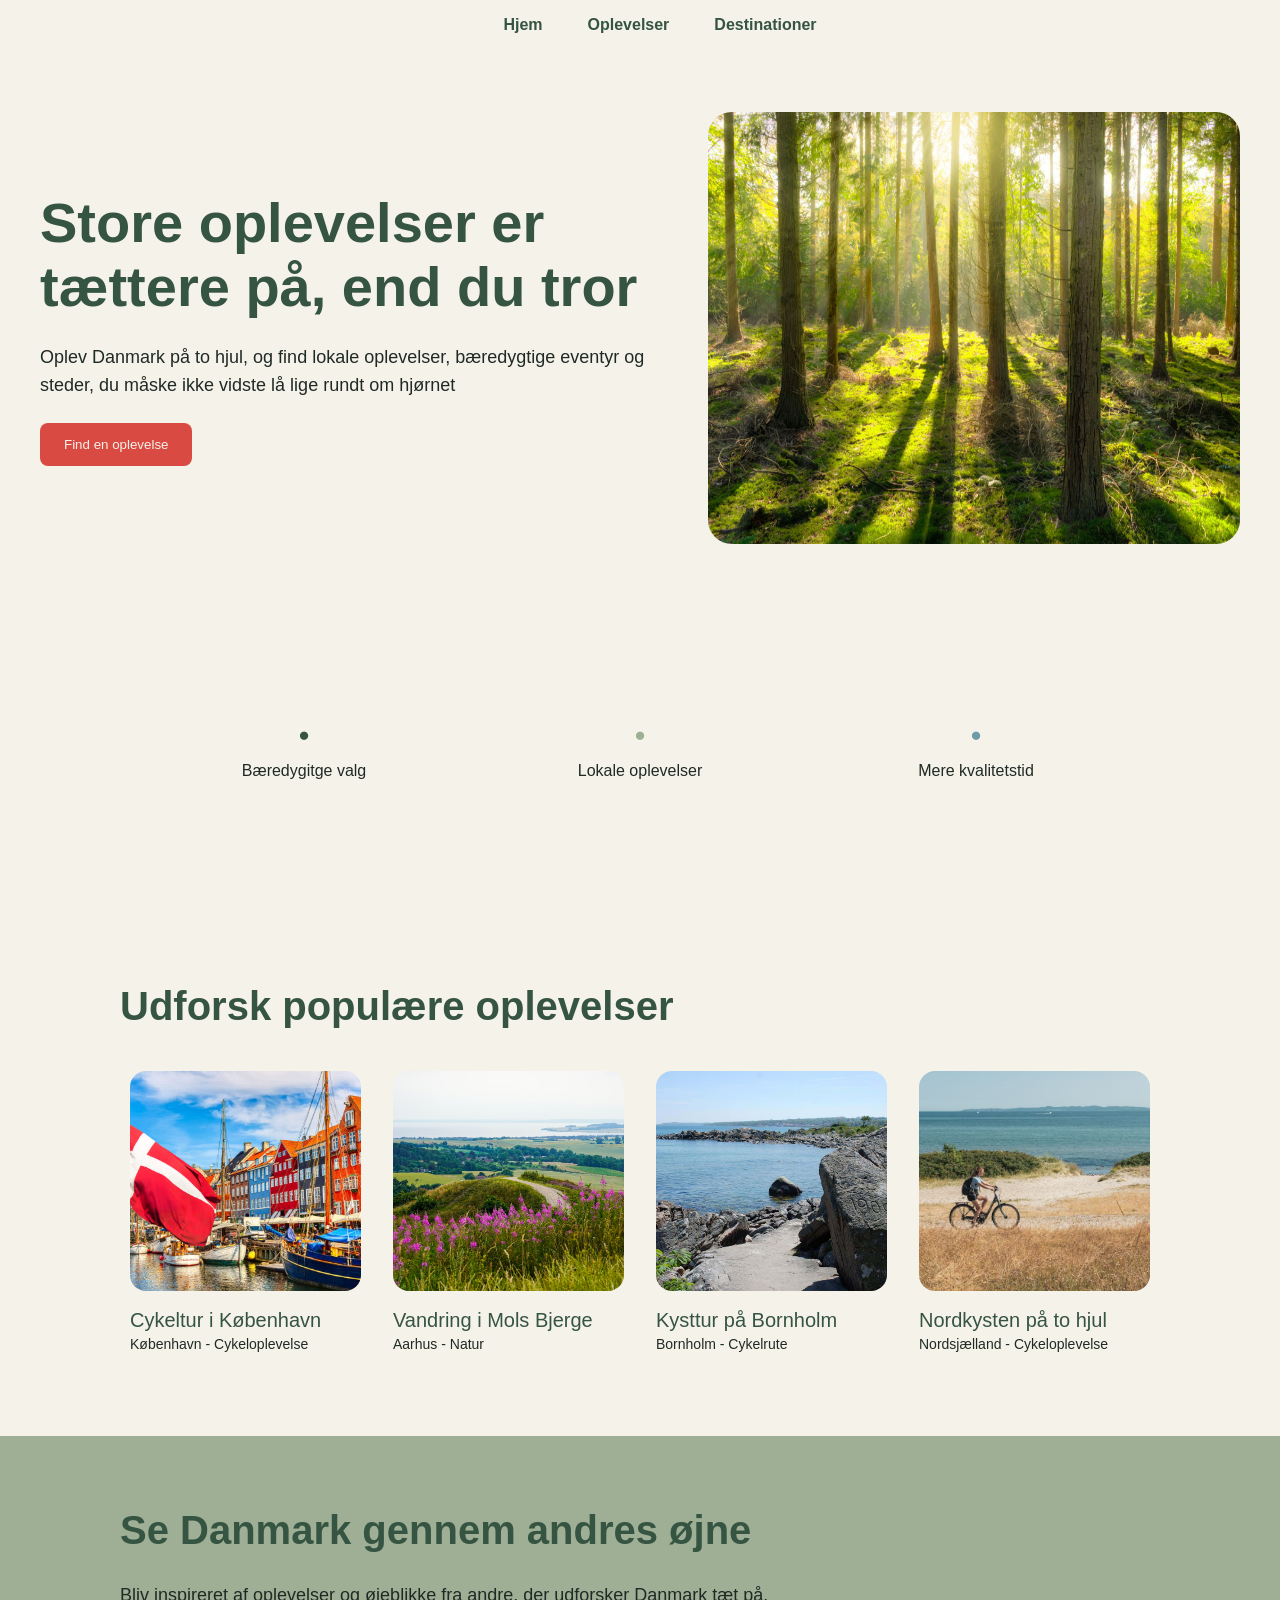
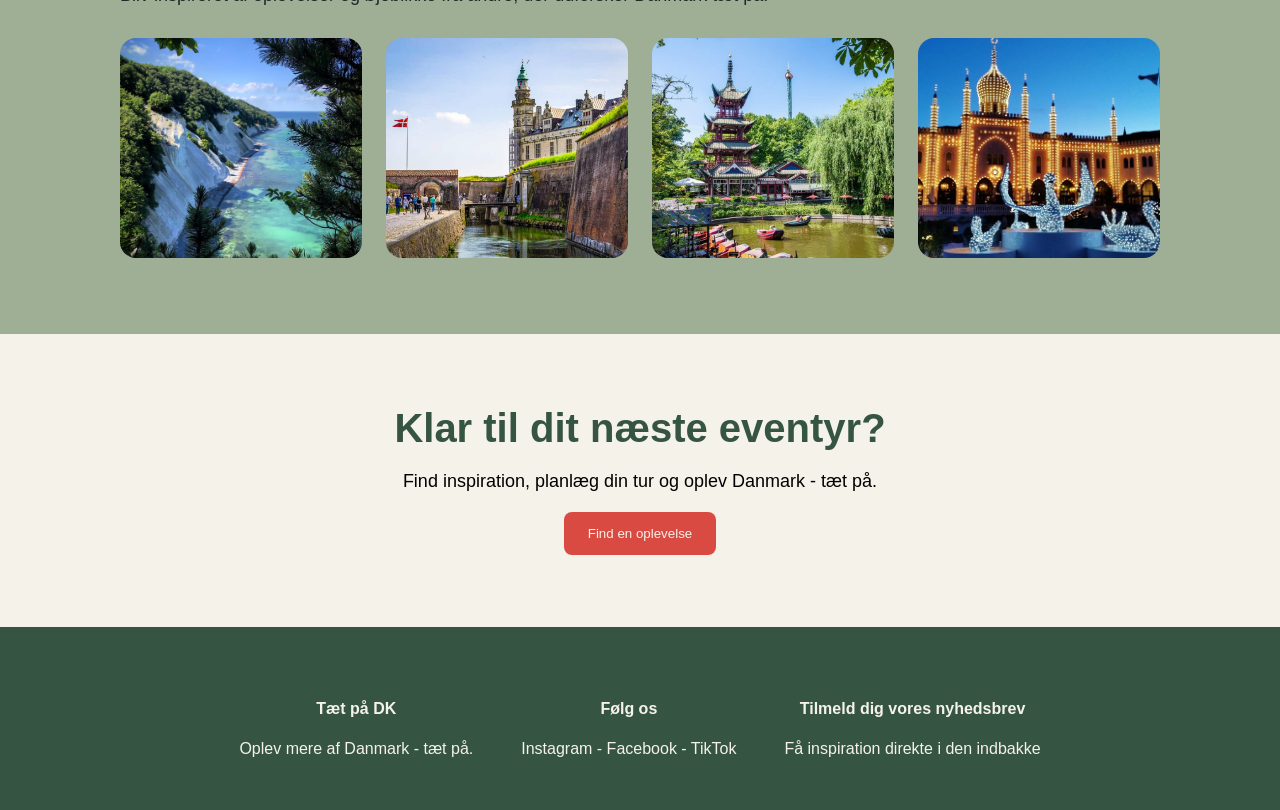
==== index.html @ 6e9ac8e6 "first commit" ====
<!doctype html>
<html lang="da">
  <head>
    <meta charset="UTF-8" />
    <meta name="viewport" content="width=device-width, initial-scale=1.0" />
    <title>Tæt på DK - Home</title>
    <link rel="stylesheet" type="text/css" href="css/style.css" />
  </head>
  <body>
    <header>
      <ul>
        <li><a href="index.html">Hjem</a></li>
        <li><a href="oplevelser.html">Oplevelser</a></li>
        <li><a href="destinationer.html">Destinationer</a></li>
      </ul>
    </header>
    <main>
      <section class="hero">
        <div class="container">
          <div class="hero-content">
            <div class="cta">
              <h1>Store oplevelser er tættere på, end du tror</h1>
              <p>
                Oplev Danmark på to hjul, og find lokale oplevelser, bæredygtige
                eventyr og steder, du måske ikke vidste lå lige rundt om hjørnet
              </p>
              <button>Find en oplevelse</button>
            </div>
            <img class="hero-img" src="assets/images/Hero.jpg" />
          </div>
        </div>
      </section>
      <section class="usp">
        <div class="container">
          <div class="usp-grid">
            <div class="usp-card">
              <span class="usp-1">&#9679;</span>
              <p>Bæredygitge valg</p>
            </div>
            <div class="usp-card">
              <span class="usp-2">&#9679;</span>
              <p>Lokale oplevelser</p>
            </div>
            <div class="usp-card">
              <span class="usp-3">&#9679;</span>
              <p>Mere kvalitetstid</p>
            </div>
          </div>
        </div>
      </section>
      <section class="populære-oplevelser">
        <div class="container">
          <div class="populære-oplevelser-content">
            <h2>Udforsk populære oplevelser</h2>
            <div class="card-row">
              <div class="experience-card">
                <img src="assets/images/københaven.jpg" />
                <div class="card-content">
                  <p class="card-title">Cykeltur i København</p>
                  <p class="card-subtitle">København - Cykeloplevelse</p>
                </div>
              </div>
              <div class="experience-card">
                <img src="assets/images/molj-bjerge.jpg" />
                <div class="card-content">
                  <p class="card-title">Vandring i Mols Bjerge</p>
                  <p class="card-subtitle">Aarhus - Natur</p>
                </div>
              </div>
              <div class="experience-card">
                <img src="assets/images/kysttur-bornholm.jpg" />
                <div class="card-content">
                  <p class="card-title">Kysttur på Bornholm</p>
                  <p class="card-subtitle">Bornholm - Cykelrute</p>
                </div>
              </div>
              <div class="experience-card">
                <img src="assets/images/nordkysten.jpg" />
                <div class="card-content">
                  <p class="card-title">Nordkysten på to hjul</p>
                  <p class="card-subtitle">Nordsjælland - Cykeloplevelse</p>
                </div>
              </div>
            </div>
          </div>
        </div>
      </section>
      <section class="community">
        <div class="container">
          <div class="community-content">
            <h2>Se Danmark gennem andres øjne</h2>
            <p>
              Bliv inspireret af oplevelser og øjeblikke fra andre, der
              udforsker Danmark tæt på.
            </p>
            <div class="community-images">
              <div class="community-img">
                <img src="assets/images/møns-klint-1.jpeg" />
              </div>
              <div class="community-img">
                <img src="assets/images/kronborg-slot.jpg" />
              </div>
              <div class="community-img">
                <img src="assets/images/tivoli-1.jpg" />
              </div>
              <div class="community-img">
                <img src="assets/images/tivoli-2.jpg" />
              </div>
            </div>
          </div>
        </div>
      </section>
      <section class="final-cta">
        <div class="container">
          <div class="final-cta-content">
            <h2>Klar til dit næste eventyr?</h2>
            <p>Find inspiration, planlæg din tur og oplev Danmark - tæt på.</p>
            <button>Find en oplevelse</button>
          </div>
        </div>
      </section>
      <footer>
        <div class="container">
          <div class="footer-top">
            <div class="brand">
              <h4>Tæt på DK</h4>
              <p>Oplev mere af Danmark - tæt på.</p>
            </div>
            <div class="social">
              <h4>Følg os</h4>
              <p>Instagram - Facebook - TikTok</p>
            </div>
            <div class="newsletter">
              <h4>Tilmeld dig vores nyhedsbrev</h4>
              <p>Få inspiration direkte i den indbakke</p>
            </div>
          </div>
          <div class="footer-bottom"></div>
        </div>
      </footer>
    </main>
  </body>
</html>
---- css/style.css ----
html * {
  font-family: "Segoe UI", Tahoma, Geneva, Verdana, sans-serif;
}

body {
  background-color: #f5f2e9;
  margin: 0;
}

header {
  height: 48px;
  align-content: center;
  justify-content: center;
}

.container {
  max-width: 1440px;
  width: 100%;
  margin: 0 auto;
  padding: 0 120px;
  box-sizing: border-box;
}

ul {
  display: flex;
  gap: 45px;
  justify-content: center;
}

li {
  list-style: none;
  text-decoration: none;
}

a {
  text-decoration: none;
  color: #365442;
  font-weight: bold;
}

.hero-content {
  display: flex;
  width: auto;
  gap: 48px;
  padding: 64px 0;
  align-items: center;
  justify-content: center;
}

.cta {
  width: 620px;
  padding: 0;
  gap: 24px;
  height: auto;
  display: flex;
  flex-direction: column;
  align-items: flex-start;
  flex-shrink: 0;
}

h1 {
  font-size: 56px;
  line-height: 64px;
  color: #365442;
  font-weight: 600;
  padding: 0;
  margin: 0;
}

.hero p {
  font-size: 18px;
  color: #202a25;
  padding: 0;
  margin: 0;
  line-height: 28px;
}

.hero button {
  padding: 14px 24px;
  border: none;
  background-color: #d94b42;
  border-radius: 8px;
  color: #f5f2e9;
}

.hero-img {
  height: 432px;
  width: 532px;
  border-radius: 24px;
}

/*This section is for USP section*/

.usp {
  padding: 72px 0px;
}

.usp-grid {
  justify-content: center;
  align-items: center;
  display: flex;
  gap: 48px;
  height: 160px;
}

.usp-card {
  text-align: center;
  width: 288px;
}

.usp-card p {
  color: #202a25;
}

.usp-card span {
  font-size: larger;
}

.usp-1 {
  color: #365442;
}

.usp-2 {
  color: #9eaf96;
}

.usp-3 {
  color: #6e9aaa;
}

/*This is for populære oplevelser*/

.populære-oplevelser h2 {
  margin: 0;
  color: #365442;
  font-size: 40px;
  font-weight: 600;
  align-self: flex-start;
}

.populære-oplevelser-content {
  margin: 0;
  display: flex;
  flex-direction: column;
  gap: 32px;
  width: 100%;
}

.experience-card {
  width: 282px;
  padding: 10px;
  gap: 15px;
  display: flex;
  flex-direction: column;
}

.experience-card img {
  height: 220px;
  width: 100%;
  border-radius: 16px;
  object-fit: cover;
}

.card-row {
  display: flex;
  gap: 12px;
  justify-content: center;
}

.card-title {
  font-size: 20px;
  color: #365442;
  line-height: 28px;
  font-weight: 500;
  margin: 0;
}

.card-subtitle {
  font-size: 14px;
  line-height: 20px;
  color: #202a25;
  margin: 0;
}

.community {
  background-color: #9eaf96;
  padding: 72px 0px;
}

h2 {
  margin: 0;
  color: #365442;
  font-size: 40px;
  font-weight: 600;
}

.community p {
  font-size: 18px;
  color: #202a25;
}

.community-content {
  display: flex;
  flex-direction: column;
  gap: 32px;
}

.community-content p {
  margin: 0;
}

.populære-oplevelser {
  padding: 72px 0px;
}

.community-images {
  width: 100%;
  display: flex;
  gap: 24px;
  width: 100%;
}

.community-img img {
  width: 100%;
  height: 220px;
  border-radius: 16px;
  object-fit: cover;
}

.community-img {
  width: 100%;
}

.final-cta {
  padding: 72px 0px;
}

.final-cta-content {
  display: flex;
  flex-direction: column;
  align-items: center;
  gap: 20px;
  text-align: center;
}

.final-cta-content button {
  padding: 14px 24px;
  border: none;
  background-color: #d94b42;
  border-radius: 8px;
  color: #f5f2e9;
  max-width: 179px;
}

.final-cta-content p {
  font-size: 18px;
  margin: 0;
}

footer {
  background-color: #365442;
  padding: 52px 0px;
}

h4 {
  color: #f5f2e9;
}

.footer-top {
  display: flex;
  justify-content: center;
  width: 100%;
  gap: 48px;
}

.brand {
  display: flex;
  align-items: center;
  flex-direction: column;
}

.brand p {
  margin: 0;
  color: #f5f2e9;
}

.social {
  display: flex;
  align-items: center;
  flex-direction: column;
}

.social p {
  margin: 0;
  color: #f5f2e9;
}

.newsletter {
  display: flex;
  align-items: center;
  flex-direction: column;
}

.newsletter p {
  margin: 0;
  color: #f5f2e9;
}
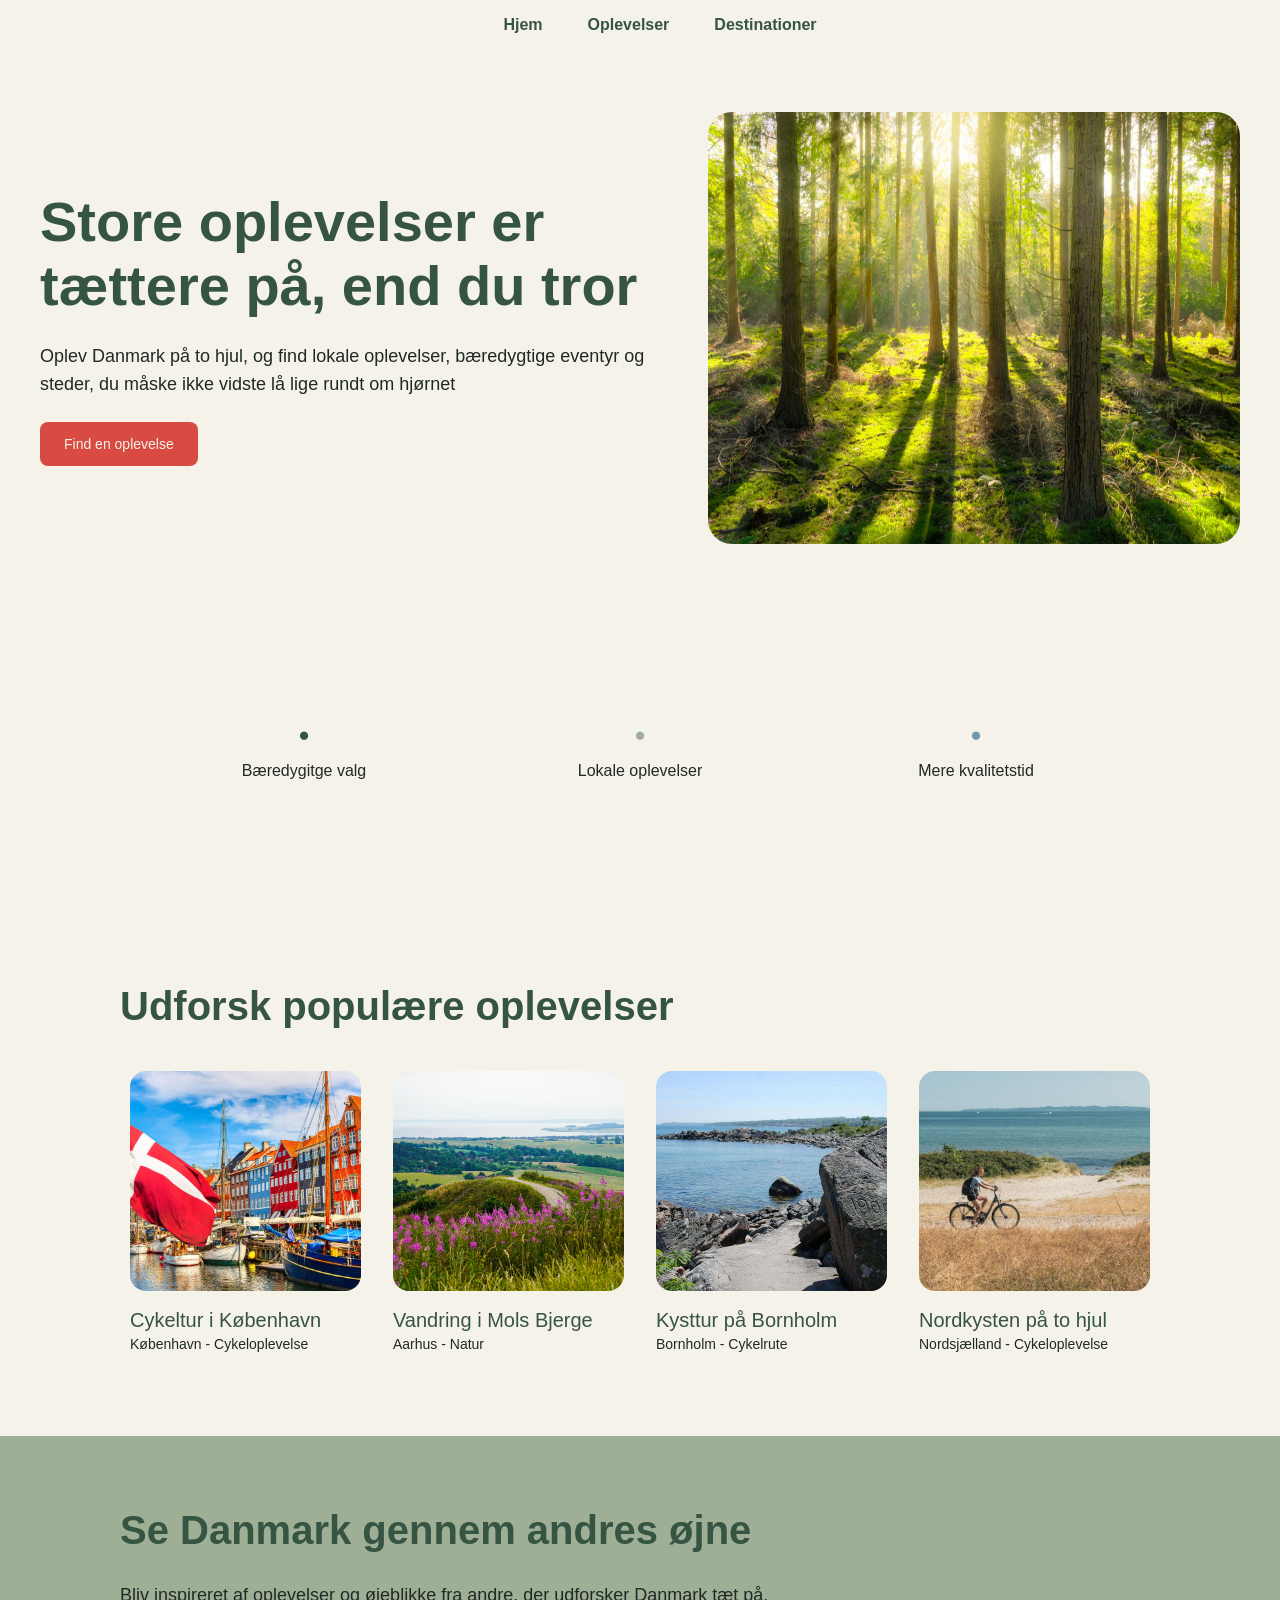
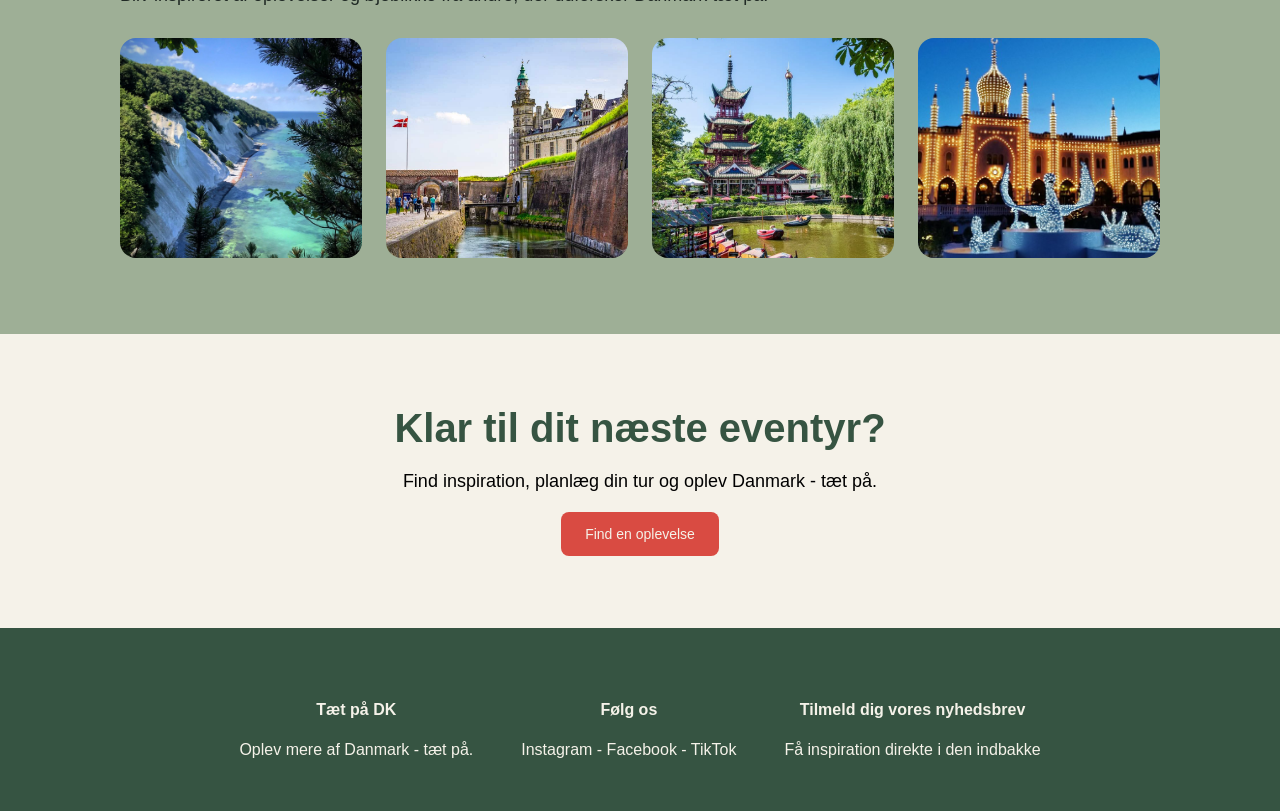
==== commit b4f1f9c7: "button-navfix" ====
--- a/index.html
+++ b/index.html
@@ -24,7 +24,7 @@
                 Oplev Danmark på to hjul, og find lokale oplevelser, bæredygtige
                 eventyr og steder, du måske ikke vidste lå lige rundt om hjørnet
               </p>
-              <button>Find en oplevelse</button>
+              <a class="cta-button" href="oplevelser.html">Find en oplevelse</a>
             </div>
             <img class="hero-img" src="assets/images/Hero.jpg" />
           </div>
@@ -115,7 +115,7 @@
           <div class="final-cta-content">
             <h2>Klar til dit næste eventyr?</h2>
             <p>Find inspiration, planlæg din tur og oplev Danmark - tæt på.</p>
-            <button>Find en oplevelse</button>
+            <a class="cta-button" href="oplevelser.html">Find en oplevelse</a>
           </div>
         </div>
       </section>
--- a/css/style.css
+++ b/css/style.css
@@ -83,6 +83,26 @@
   color: #f5f2e9;
 }
 
+.cta-button {
+  padding: 14px 24px;
+  border: none;
+  background-color: #d94b42;
+  border-radius: 8px;
+  color: #f5f2e9;
+  font-size: 14px;
+  font-weight: 400;
+}
+
+.cta-button:hover {
+  padding: 14px 24px;
+  border: none;
+  background-color: #da3d32;
+  border-radius: 8px;
+  color: #f5f2e9;
+  font-size: 14px;
+  font-weight: 400;
+}
+
 .hero-img {
   height: 432px;
   width: 532px;
@@ -305,3 +325,120 @@
   margin: 0;
   color: #f5f2e9;
 }
+
+.des-hero {
+  padding-top: 88px;
+  padding-bottom: 72px;
+}
+
+.des-hero-content {
+  display: flex;
+  flex-direction: column;
+  align-items: center;
+  gap: 16px;
+}
+
+.des-hero-content button {
+  padding: 14px 24px;
+  border: none;
+  background-color: #d94b42;
+  border-radius: 8px;
+  color: #f5f2e9;
+}
+
+.des-hero-content button:hover {
+  padding: 14px 24px;
+  border: none;
+  background-color: #da3d32;
+  border-radius: 8px;
+  color: #f5f2e9;
+}
+
+.site-tag {
+  color: #6e9aaa;
+}
+
+.sub-hero {
+  color: #202a25;
+  margin: 0;
+}
+
+.pop-des-content {
+  display: flex;
+  flex-direction: column;
+  align-items: center;
+  gap: 32px;
+  padding: 72px 0;
+}
+
+.des-grid {
+  display: flex;
+  flex-direction: column;
+  gap: 24px;
+  max-width: 1200px;
+}
+
+.des-name {
+  background-color: #365442;
+  color: #f5f2e9;
+  padding: 12px 16px;
+  border-radius: 8px;
+  position: absolute;
+  bottom: 20px;
+  left: 20px;
+}
+
+.top-row {
+  display: flex;
+  gap: 24px;
+}
+
+.des-kobenhavn {
+  width: 776px;
+  height: 400px;
+  position: relative;
+}
+
+.des-kobenhavn img {
+  height: 100%;
+  width: 100%;
+  object-fit: cover;
+  border-radius: 20px;
+}
+
+.right-stack {
+  display: flex;
+  flex-direction: column;
+  gap: 24px;
+}
+
+.des-bornholm {
+  position: relative;
+  width: 400px;
+  height: 188px;
+}
+
+.des-bornholm img {
+  height: 100%;
+  width: 100%;
+  object-fit: cover;
+  border-radius: 20px;
+}
+
+.bottom-row {
+  display: flex;
+  gap: 24px;
+}
+
+.des-bottom {
+  width: 384px;
+  height: 260px;
+  position: relative;
+}
+
+.des-bottom img {
+  height: 100%;
+  width: 100%;
+  object-fit: cover;
+  border-radius: 20px;
+}
